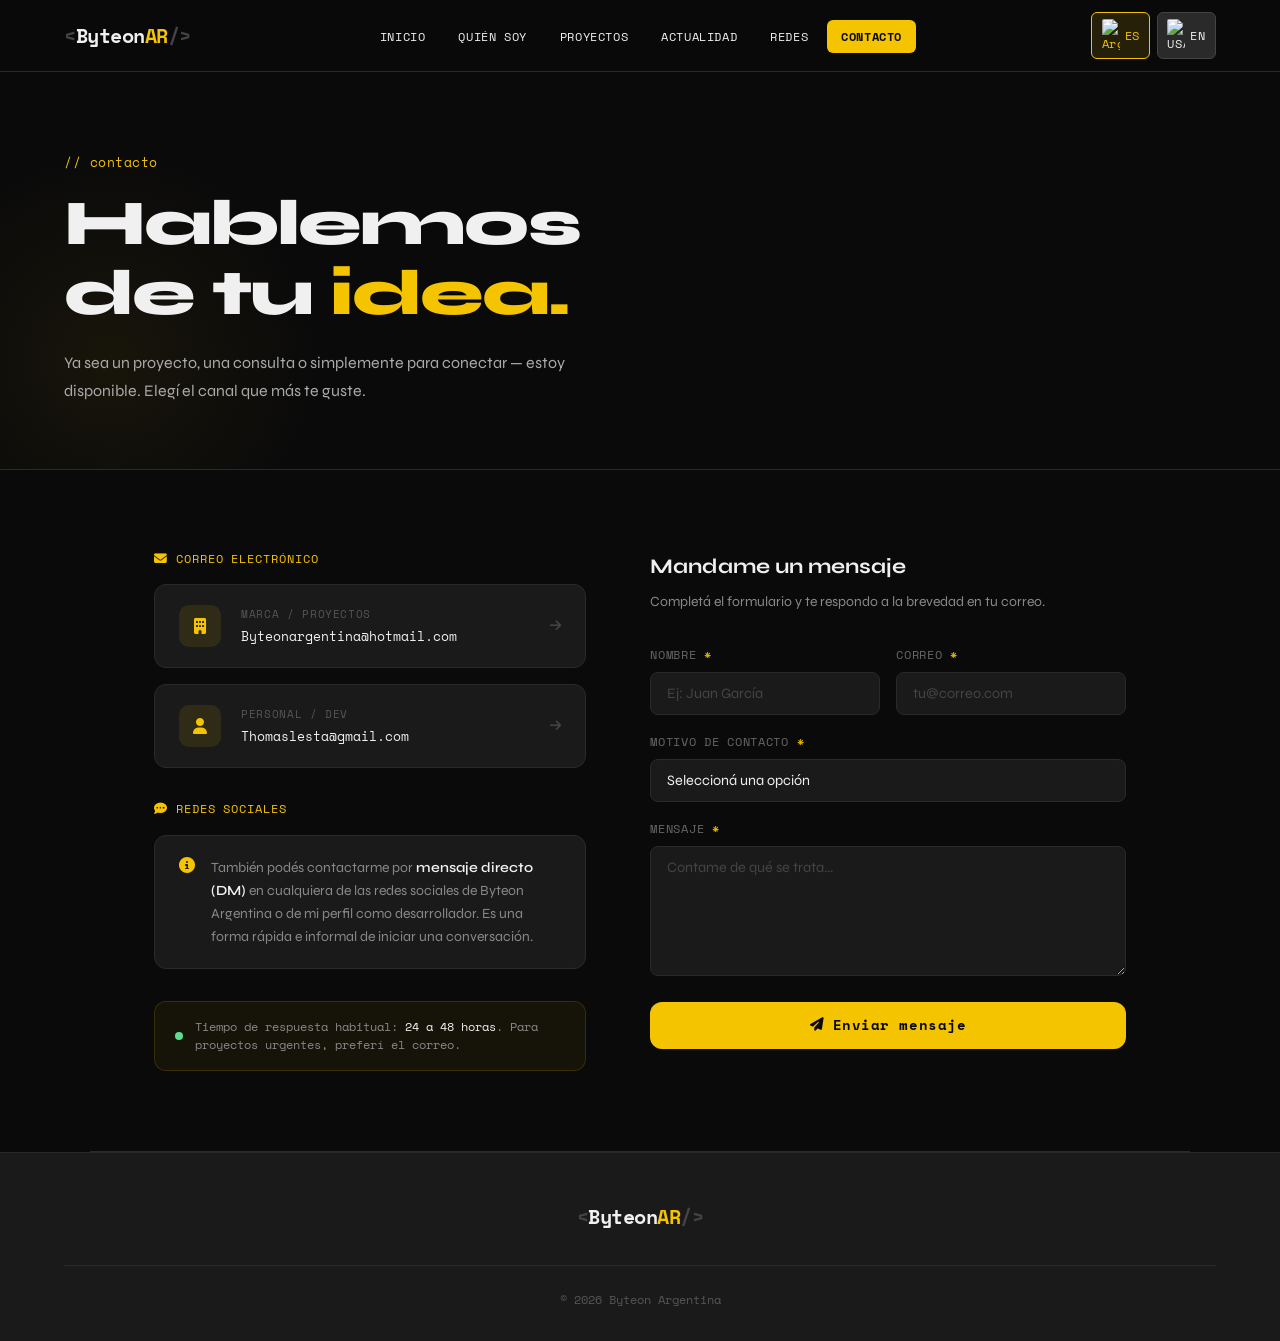
==== contacto.html @ d11546de "Primer commit - Byteon Argentina Portfolio" ====
<!DOCTYPE html>
<html lang="es">
<head>
  <meta charset="UTF-8" />
  <meta name="viewport" content="width=device-width, initial-scale=1.0" />
  <title>Contacto | Byteon Argentina</title>
  <link rel="stylesheet" href="style.css" />
  <link href="https://fonts.googleapis.com/css2?family=Space+Mono:wght@400;700&family=Syne:wght@400;600;800&display=swap" rel="stylesheet" />
  <link rel="stylesheet" href="https://cdnjs.cloudflare.com/ajax/libs/font-awesome/6.5.0/css/all.min.css" />
  <style>

    /* ── CONTACTO — estilos específicos ── */

    .contact-hero {
      padding: calc(var(--nav-h) + 5rem) 5% 4rem;
      border-bottom: 1px solid var(--gray2);
      position: relative;
      overflow: hidden;
    }
    .contact-hero::before {
      content: '';
      position: absolute;
      bottom: -100px; left: -100px;
      width: 420px; height: 420px;
      border-radius: 50%;
      background: radial-gradient(circle, rgba(245,196,0,0.06) 0%, transparent 70%);
      pointer-events: none;
    }
    .contact-hero-inner { max-width: 660px; }
    .contact-hero h1 {
      font-size: clamp(2.4rem, 5vw, 4rem);
      font-weight: 800;
      line-height: 1.1;
      letter-spacing: -0.03em;
      margin: 0.75rem 0 1.2rem;
    }
    .contact-hero h1 span { color: var(--yellow); }
    .contact-hero p { color: #aaa; font-size: 1rem; line-height: 1.75; max-width: 520px; }

    /* ── LAYOUT PRINCIPAL ── */
    .contact-main {
      padding: 5rem 5%;
      display: grid;
      grid-template-columns: 1fr 1.1fr;
      gap: 4rem;
      max-width: 1100px;
      margin: 0 auto;
      border-bottom: 1px solid var(--gray2);
    }

    /* ── COLUMNA IZQUIERDA — info ── */
    .contact-info { display: flex; flex-direction: column; gap: 2rem; }

    .contact-block {
      display: flex;
      flex-direction: column;
      gap: 1rem;
    }
    .contact-block-title {
      font-family: var(--font-mono);
      font-size: 0.72rem;
      color: var(--yellow);
      text-transform: uppercase;
      letter-spacing: 0.08em;
      display: flex; align-items: center; gap: 0.5rem;
    }
    .contact-block-title i { font-size: 0.8rem; }

    /* EMAIL CARDS */
    .email-card {
      background: var(--gray);
      border: 1px solid var(--gray2);
      border-radius: var(--radius);
      padding: 1.25rem 1.5rem;
      display: flex;
      align-items: center;
      gap: 1.25rem;
      transition: var(--transition);
      text-decoration: none;
      color: inherit;
      position: relative;
      overflow: hidden;
    }
    .email-card::before {
      content: '';
      position: absolute;
      left: 0; top: 0; bottom: 0;
      width: 3px;
      background: transparent;
      transition: var(--transition);
    }
    .email-card:hover { border-color: rgba(245,196,0,0.35); transform: translateX(4px); }
    .email-card:hover::before { background: var(--yellow); }

    .email-icon {
      width: 42px; height: 42px;
      border-radius: 10px;
      background: rgba(245,196,0,0.1);
      display: flex; align-items: center; justify-content: center;
      font-size: 1rem;
      color: var(--yellow);
      flex-shrink: 0;
    }
    .email-info { display: flex; flex-direction: column; gap: 0.2rem; min-width: 0; }
    .email-label {
      font-family: var(--font-mono);
      font-size: 0.68rem;
      color: #555;
      text-transform: uppercase;
      letter-spacing: 0.06em;
    }
    .email-address {
      font-family: var(--font-mono);
      font-size: 0.82rem;
      color: var(--white);
      white-space: nowrap;
      overflow: hidden;
      text-overflow: ellipsis;
    }
    .email-arrow {
      margin-left: auto;
      color: #444;
      font-size: 0.8rem;
      transition: var(--transition);
      flex-shrink: 0;
    }
    .email-card:hover .email-arrow { color: var(--yellow); transform: translateX(3px); }

    /* DM NOTE */
    .dm-note {
      background: var(--gray);
      border: 1px solid var(--gray2);
      border-radius: var(--radius);
      padding: 1.25rem 1.5rem;
      display: flex;
      gap: 1rem;
      align-items: flex-start;
    }
    .dm-note i { color: var(--yellow); font-size: 1rem; margin-top: 0.1rem; flex-shrink: 0; }
    .dm-note p {
      font-size: 0.875rem;
      color: #888;
      line-height: 1.65;
    }
    .dm-note p strong { color: var(--white); font-weight: 600; }

    /* TIEMPO RESPUESTA */
    .response-time {
      display: flex;
      align-items: center;
      gap: 0.75rem;
      padding: 1rem 1.25rem;
      background: rgba(245,196,0,0.05);
      border: 1px solid rgba(245,196,0,0.15);
      border-radius: var(--radius);
    }
    .response-dot {
      width: 8px; height: 8px;
      border-radius: 50%;
      background: #5dde8f;
      flex-shrink: 0;
      animation: pulse-dot 2s ease-in-out infinite;
    }
    @keyframes pulse-dot {
      0%, 100% { opacity: 1; transform: scale(1); }
      50%       { opacity: 0.4; transform: scale(0.7); }
    }
    .response-time p {
      font-family: var(--font-mono);
      font-size: 0.75rem;
      color: #888;
      line-height: 1.5;
    }
    .response-time p span { color: var(--white); }

    /* ── COLUMNA DERECHA — FORMULARIO ── */
    .contact-form-wrap {
      display: flex;
      flex-direction: column;
      gap: 0;
    }
    .form-header { margin-bottom: 2rem; }
    .form-header h3 {
      font-size: 1.3rem;
      font-weight: 700;
      margin-bottom: 0.5rem;
    }
    .form-header p { font-size: 0.875rem; color: #888; line-height: 1.6; }

    .contact-form { display: flex; flex-direction: column; gap: 1.1rem; }

    .form-row { display: grid; grid-template-columns: 1fr 1fr; gap: 1rem; }

    .form-group { display: flex; flex-direction: column; gap: 0.5rem; }
    .form-group label {
      font-family: var(--font-mono);
      font-size: 0.72rem;
      color: #666;
      text-transform: uppercase;
      letter-spacing: 0.06em;
    }
    .form-group label span { color: var(--yellow); }

    .form-group input,
    .form-group select,
    .form-group textarea {
      background: var(--gray);
      border: 1px solid var(--gray2);
      border-radius: 8px;
      padding: 0.75rem 1rem;
      color: var(--white);
      font-family: var(--font-display);
      font-size: 0.9rem;
      width: 100%;
      transition: var(--transition);
      outline: none;
      -webkit-appearance: none;
    }
    .form-group input::placeholder,
    .form-group textarea::placeholder { color: #444; }
    .form-group input:focus,
    .form-group select:focus,
    .form-group textarea:focus {
      border-color: var(--yellow);
      box-shadow: 0 0 0 3px rgba(245,196,0,0.08);
    }
    .form-group select option { background: var(--gray); }
    .form-group textarea { resize: vertical; min-height: 130px; }

    .form-submit {
      background: var(--yellow);
      color: var(--black);
      font-family: var(--font-mono);
      font-size: 0.85rem;
      font-weight: 700;
      padding: 0.85rem 2rem;
      border-radius: var(--radius);
      border: none;
      cursor: pointer;
      transition: var(--transition);
      letter-spacing: 0.04em;
      display: flex; align-items: center; justify-content: center; gap: 0.5rem;
      margin-top: 0.5rem;
    }
    .form-submit:hover { background: var(--yellow2); transform: translateY(-2px); }
    .form-submit:active { transform: translateY(0); }

    /* SUCCESS MESSAGE */
    .form-success {
      display: none;
      flex-direction: column;
      align-items: center;
      text-align: center;
      gap: 1rem;
      padding: 3rem 2rem;
      background: var(--gray);
      border: 1px solid rgba(93,222,143,0.2);
      border-radius: var(--radius);
    }
    .form-success i { font-size: 2.5rem; color: #5dde8f; }
    .form-success h4 { font-size: 1.1rem; font-weight: 700; }
    .form-success p { font-size: 0.875rem; color: #888; line-height: 1.6; }

    /* RESPONSIVE */
    @media (max-width: 860px) {
      .contact-main { grid-template-columns: 1fr; gap: 3rem; }
      .form-row { grid-template-columns: 1fr; }
    }
    @media (max-width: 480px) {
      .email-address { font-size: 0.75rem; }
    }
  </style>
</head>
<body>

  <!-- NAVBAR -->
  <nav class="navbar" id="navbar">
    <a href="index.html" class="logo">
      <span class="logo-bracket">&lt;</span>Byteon<span class="logo-accent">AR</span><span class="logo-bracket">/&gt;</span>
    </a>
    <button class="hamburger" id="hamburger" aria-label="Menú">
      <span></span><span></span><span></span>
    </button>
    <ul class="nav-links" id="navLinks">
      <li><a href="index.html" data-es="Inicio" data-en="Home">Inicio</a></li>
      <li><a href="quiensoy.html" data-es="Quién Soy" data-en="About Me">Quién Soy</a></li>
      <li><a href="proyectos.html" data-es="Proyectos" data-en="Projects">Proyectos</a></li>
      <li><a href="actualidad.html" data-es="Actualidad" data-en="News">Actualidad</a></li>
      <li><a href="redes.html" data-es="Redes" data-en="Social">Redes</a></li>
      <li><a href="contacto.html" class="nav-cta active" data-es="Contacto" data-en="Contact">Contacto</a></li>
    </ul>
    <div class="lang-switcher">
      <button class="lang-btn active" id="btnEs" onclick="setLang('es')" title="Español">
        <img src="https://flagcdn.com/w40/ar.png" alt="Argentina" /> ES
      </button>
      <button class="lang-btn" id="btnEn" onclick="setLang('en')" title="English">
        <img src="https://flagcdn.com/w40/us.png" alt="USA" /> EN
      </button>
    </div>
  </nav>

  <!-- HERO -->
  <section class="contact-hero">
    <div class="contact-hero-inner animate-in">
      <span class="section-tag" data-es="// contacto" data-en="// contact">// contacto</span>
      <h1 data-es="Hablemos<br/>de tu <span>idea.</span>" data-en="Let's talk<br/>about your <span>idea.</span>">Hablemos<br/>de tu <span>idea.</span></h1>
      <p data-es="Ya sea un proyecto, una consulta o simplemente para conectar — estoy disponible. Elegí el canal que más te guste." data-en="Whether it's a project, a question or just to connect — I'm available. Choose the channel that suits you best.">
        Ya sea un proyecto, una consulta o simplemente para conectar — estoy disponible. Elegí el canal que más te guste.
      </p>
    </div>
  </section>

  <!-- MAIN -->
  <div class="contact-main">

    <!-- INFO IZQUIERDA -->
    <div class="contact-info">

      <!-- EMAILS -->
      <div class="contact-block">
        <p class="contact-block-title"><i class="fa-solid fa-envelope"></i> <span data-es="Correo electrónico" data-en="Email">Correo electrónico</span></p>

        <a class="email-card" href="mailto:Byteonargentina@hotmail.com">
          <div class="email-icon"><i class="fa-solid fa-building"></i></div>
          <div class="email-info">
            <span class="email-label" data-es="Marca / Proyectos" data-en="Brand / Projects">Marca / Proyectos</span>
            <span class="email-address">Byteonargentina@hotmail.com</span>
          </div>
          <i class="fa-solid fa-arrow-right email-arrow"></i>
        </a>

        <a class="email-card" href="mailto:Thomaslesta@gmail.com">
          <div class="email-icon"><i class="fa-solid fa-user"></i></div>
          <div class="email-info">
            <span class="email-label" data-es="Personal / Dev" data-en="Personal / Dev">Personal / Dev</span>
            <span class="email-address">Thomaslesta@gmail.com</span>
          </div>
          <i class="fa-solid fa-arrow-right email-arrow"></i>
        </a>
      </div>

      <!-- DM NOTE -->
      <div class="contact-block">
        <p class="contact-block-title"><i class="fa-solid fa-comment-dots"></i> <span data-es="Redes sociales" data-en="Social media">Redes sociales</span></p>
        <div class="dm-note">
          <i class="fa-solid fa-circle-info"></i>
          <p data-es="También podés contactarme por <strong>mensaje directo (DM)</strong> en cualquiera de las redes sociales de Byteon Argentina o de mi perfil como desarrollador. Es una forma rápida e informal de iniciar una conversación." data-en="You can also reach me via <strong>direct message (DM)</strong> on any of Byteon Argentina's social networks or my developer profile. It's a quick and informal way to start a conversation.">
            También podés contactarme por <strong>mensaje directo (DM)</strong> en cualquiera de las redes sociales de Byteon Argentina o de mi perfil como desarrollador. Es una forma rápida e informal de iniciar una conversación.
          </p>
        </div>
      </div>

      <!-- TIEMPO DE RESPUESTA -->
      <div class="response-time">
        <div class="response-dot"></div>
        <p data-es="Tiempo de respuesta habitual: <span>24 a 48 horas</span>. Para proyectos urgentes, preferí el correo." data-en="Usual response time: <span>24 to 48 hours</span>. For urgent projects, email is preferred.">
          Tiempo de respuesta habitual: <span>24 a 48 horas</span>. Para proyectos urgentes, preferí el correo.
        </p>
      </div>

    </div>

    <!-- FORMULARIO DERECHA -->
    <div class="contact-form-wrap">
      <div class="form-header">
        <h3 data-es="Mandame un mensaje" data-en="Send me a message">Mandame un mensaje</h3>
        <p data-es="Completá el formulario y te respondo a la brevedad en tu correo." data-en="Fill out the form and I'll get back to you shortly at your email.">
          Completá el formulario y te respondo a la brevedad en tu correo.
        </p>
      </div>

      <form class="contact-form" id="contactForm" onsubmit="handleSubmit(event)">
        <div class="form-row">
          <div class="form-group">
            <label data-es="Nombre <span>*</span>" data-en="Name <span>*</span>">Nombre <span>*</span></label>
            <input type="text" id="fname" placeholder="Ej: Juan García" required />
          </div>
          <div class="form-group">
            <label data-es="Correo <span>*</span>" data-en="Email <span>*</span>">Correo <span>*</span></label>
            <input type="email" id="femail" placeholder="tu@correo.com" required />
          </div>
        </div>

        <div class="form-group">
          <label data-es="Motivo de contacto <span>*</span>" data-en="Reason for contact <span>*</span>">Motivo de contacto <span>*</span></label>
          <select id="fmotivo" required>
            <option value="" disabled selected data-es="Seleccioná una opción" data-en="Select an option">Seleccioná una opción</option>
            <option value="proyecto" data-es="Proyecto / Colaboración" data-en="Project / Collaboration">Proyecto / Colaboración</option>
            <option value="consulta" data-es="Consulta técnica" data-en="Technical inquiry">Consulta técnica</option>
            <option value="laboral" data-es="Propuesta laboral" data-en="Job offer">Propuesta laboral</option>
            <option value="otro" data-es="Otro" data-en="Other">Otro</option>
          </select>
        </div>

        <div class="form-group">
          <label data-es="Mensaje <span>*</span>" data-en="Message <span>*</span>">Mensaje <span>*</span></label>
          <textarea id="fmensaje" placeholder="Contame de qué se trata..." required></textarea>
        </div>

        <button type="submit" class="form-submit">
          <i class="fa-solid fa-paper-plane"></i>
          <span data-es="Enviar mensaje" data-en="Send message">Enviar mensaje</span>
        </button>
      </form>

      <!-- SUCCESS -->
      <div class="form-success" id="formSuccess">
        <i class="fa-solid fa-circle-check"></i>
        <h4 data-es="¡Mensaje enviado!" data-en="Message sent!">¡Mensaje enviado!</h4>
        <p data-es="Gracias por escribir. Te respondo en las próximas 24–48 horas." data-en="Thanks for reaching out. I'll get back to you within 24–48 hours.">
          Gracias por escribir. Te respondo en las próximas 24–48 horas.
        </p>
      </div>
    </div>

  </div>

  <!-- FOOTER -->
  <footer class="footer">
    <div class="footer-inner" style="justify-content:center;">
      <a href="index.html" class="logo">
        <span class="logo-bracket">&lt;</span>Byteon<span class="logo-accent">AR</span><span class="logo-bracket">/&gt;</span>
      </a>
    </div>
    <p class="footer-copy">© 2026 Byteon Argentina</p>
  </footer>

  <script src="script.js"></script>
  <script>
    // FORMULARIO — abre el cliente de correo con los datos
    function handleSubmit(e) {
      e.preventDefault();
      const nombre  = document.getElementById('fname').value;
      const email   = document.getElementById('femail').value;
      const motivo  = document.getElementById('fmotivo').value;
      const mensaje = document.getElementById('fmensaje').value;
      const lang    = localStorage.getItem('byteon-lang') || 'es';

      const subject = lang === 'es'
        ? `Contacto desde Byteon Portfolio — ${motivo}`
        : `Contact from Byteon Portfolio — ${motivo}`;
      const body = lang === 'es'
        ? `Nombre: ${nombre}\nCorreo: ${email}\nMotivo: ${motivo}\n\nMensaje:\n${mensaje}`
        : `Name: ${nombre}\nEmail: ${email}\nReason: ${motivo}\n\nMessage:\n${mensaje}`;

      window.location.href = `mailto:Byteonargentina@hotmail.com?subject=${encodeURIComponent(subject)}&body=${encodeURIComponent(body)}`;

      // Mostrar success
      document.getElementById('contactForm').style.display = 'none';
      const s = document.getElementById('formSuccess');
      s.style.display = 'flex';
    }

    // SCROLL REVEAL
    const els = document.querySelectorAll('.email-card, .dm-note, .response-time, .contact-form-wrap');
    const obs = new IntersectionObserver((entries) => {
      entries.forEach((entry, i) => {
        if (entry.isIntersecting) {
          entry.target.style.opacity = '1';
          entry.target.style.transform = 'translateY(0)';
          obs.unobserve(entry.target);
        }
      });
    }, { threshold: 0.1 });
    els.forEach((el, i) => {
      el.style.opacity = '0';
      el.style.transform = 'translateY(20px)';
      el.style.transition = `opacity 0.5s ease ${i * 0.1}s, transform 0.5s ease ${i * 0.1}s`;
      obs.observe(el);
    });
  </script>
</body>
</html>
---- style.css ----
/* =============================================
   BYTEON ARGENTINA — style.css
   Paleta: Negro / Amarillo / Blanco
   Fuentes: Syne (display) + Space Mono (code)
   ============================================= */

:root {
  --black:   #0a0a0a;
  --yellow:  #f5c400;
  --yellow2: #ffe566;
  --white:   #f0f0f0;
  --gray:    #1a1a1a;
  --gray2:   #2a2a2a;
  --gray3:   #444;
  --font-display: 'Syne', sans-serif;
  --font-mono:    'Space Mono', monospace;
  --nav-h: 72px;
  --radius: 12px;
  --transition: 0.3s ease;
}

*, *::before, *::after { box-sizing: border-box; margin: 0; padding: 0; }

html { scroll-behavior: smooth; }

body {
  background: var(--black);
  color: var(--white);
  font-family: var(--font-display);
  line-height: 1.6;
  overflow-x: hidden;
}

a { text-decoration: none; color: inherit; }
img { max-width: 100%; display: block; }

/* ========== SCROLLBAR ========== */
::-webkit-scrollbar { width: 6px; }
::-webkit-scrollbar-track { background: var(--black); }
::-webkit-scrollbar-thumb { background: var(--yellow); border-radius: 3px; }

/* ========== NAVBAR ========== */
.navbar {
  position: fixed;
  top: 0; left: 0; right: 0;
  height: var(--nav-h);
  display: flex;
  align-items: center;
  justify-content: space-between;
  padding: 0 5%;
  background: rgba(10,10,10,0.92);
  backdrop-filter: blur(12px);
  border-bottom: 1px solid var(--gray2);
  z-index: 1000;
  gap: 1.5rem;
}

.logo {
  font-family: var(--font-mono);
  font-size: 1.25rem;
  font-weight: 700;
  white-space: nowrap;
  letter-spacing: -0.5px;
}
.logo-bracket { color: var(--gray3); }
.logo-accent  { color: var(--yellow); }

.nav-links {
  display: flex;
  list-style: none;
  gap: 0.25rem;
  align-items: center;
}
.nav-links a {
  font-family: var(--font-mono);
  font-size: 0.78rem;
  letter-spacing: 0.05em;
  padding: 0.45rem 0.9rem;
  border-radius: 6px;
  color: var(--white);
  transition: var(--transition);
  text-transform: uppercase;
}
.nav-links a:hover,
.nav-links a.active { color: var(--yellow); background: rgba(245,196,0,0.08); }

.nav-cta {
  background: var(--yellow) !important;
  color: var(--black) !important;
  font-weight: 700;
  border-radius: 6px;
}
.nav-cta:hover { background: var(--yellow2) !important; }

/* LANG SWITCHER */
.lang-switcher {
  display: flex;
  gap: 0.4rem;
  align-items: center;
  flex-shrink: 0;
}
.lang-btn {
  display: flex;
  align-items: center;
  gap: 0.3rem;
  background: var(--gray2);
  border: 1px solid var(--gray3);
  border-radius: 6px;
  color: var(--white);
  font-family: var(--font-mono);
  font-size: 0.72rem;
  padding: 0.35rem 0.6rem;
  cursor: pointer;
  transition: var(--transition);
  letter-spacing: 0.05em;
}
.lang-btn img { width: 18px; height: auto; border-radius: 2px; }
.lang-btn:hover { border-color: var(--yellow); color: var(--yellow); }
.lang-btn.active { border-color: var(--yellow); background: rgba(245,196,0,0.12); color: var(--yellow); }

/* HAMBURGER */
.hamburger {
  display: none;
  flex-direction: column;
  justify-content: center;
  gap: 5px;
  background: none;
  border: none;
  cursor: pointer;
  padding: 6px;
}
.hamburger span {
  display: block; width: 24px; height: 2px;
  background: var(--white);
  border-radius: 2px;
  transition: var(--transition);
}
.hamburger.open span:nth-child(1) { transform: translateY(7px) rotate(45deg); }
.hamburger.open span:nth-child(2) { opacity: 0; }
.hamburger.open span:nth-child(3) { transform: translateY(-7px) rotate(-45deg); }

/* ========== HERO ========== */
.hero {
  min-height: 100vh;
  padding: calc(var(--nav-h) + 3rem) 5% 5rem;
  display: flex;
  align-items: center;
  gap: 4rem;
  position: relative;
  overflow: hidden;
}

.hero-bg-grid {
  position: absolute;
  inset: 0;
  background-image:
    linear-gradient(rgba(245,196,0,0.04) 1px, transparent 1px),
    linear-gradient(90deg, rgba(245,196,0,0.04) 1px, transparent 1px);
  background-size: 48px 48px;
  pointer-events: none;
}
.hero-bg-grid::after {
  content: '';
  position: absolute;
  inset: 0;
  background: radial-gradient(ellipse 60% 60% at 50% 50%, transparent 40%, var(--black) 100%);
}

.hero-content { flex: 1; max-width: 560px; position: relative; }
.hero-tag {
  font-family: var(--font-mono);
  font-size: 0.85rem;
  color: var(--yellow);
  margin-bottom: 1.2rem;
  letter-spacing: 0.04em;
}
.hero-title {
  font-family: var(--font-display);
  font-size: clamp(2.4rem, 5vw, 4rem);
  font-weight: 800;
  line-height: 1.1;
  margin-bottom: 1.5rem;
  letter-spacing: -0.02em;
}
.yellow-text { color: var(--yellow); }

.hero-sub {
  font-size: 1rem;
  color: #aaa;
  max-width: 440px;
  margin-bottom: 2.5rem;
  line-height: 1.7;
}
.hero-buttons { display: flex; gap: 1rem; flex-wrap: wrap; }

/* ========== BUTTONS ========== */
.btn-primary {
  background: var(--yellow);
  color: var(--black);
  font-family: var(--font-mono);
  font-size: 0.85rem;
  font-weight: 700;
  padding: 0.75rem 1.8rem;
  border-radius: var(--radius);
  letter-spacing: 0.04em;
  border: 2px solid var(--yellow);
  transition: var(--transition);
  display: inline-block;
}
.btn-primary:hover { background: var(--yellow2); border-color: var(--yellow2); transform: translateY(-2px); }

.btn-secondary {
  background: transparent;
  color: var(--white);
  font-family: var(--font-mono);
  font-size: 0.85rem;
  font-weight: 400;
  padding: 0.75rem 1.8rem;
  border-radius: var(--radius);
  border: 2px solid var(--gray3);
  transition: var(--transition);
  display: inline-block;
}
.btn-secondary:hover { border-color: var(--yellow); color: var(--yellow); transform: translateY(-2px); }

.btn-outline {
  color: var(--yellow);
  font-family: var(--font-mono);
  font-size: 0.85rem;
  border-bottom: 1px solid var(--yellow);
  padding-bottom: 2px;
  transition: var(--transition);
  display: inline-block;
}
.btn-outline:hover { letter-spacing: 0.06em; }

.btn-dark {
  background: var(--black);
  color: var(--yellow);
  font-family: var(--font-mono);
  font-size: 0.9rem;
  font-weight: 700;
  padding: 0.85rem 2.2rem;
  border-radius: var(--radius);
  border: 2px solid var(--black);
  transition: var(--transition);
  display: inline-block;
}
.btn-dark:hover { background: var(--gray); transform: translateY(-2px); }

/* CODE WINDOW */
.hero-code { flex: 1; max-width: 480px; position: relative; }

.code-window {
  background: var(--gray);
  border: 1px solid var(--gray2);
  border-radius: var(--radius);
  overflow: hidden;
  box-shadow: 0 24px 64px rgba(0,0,0,0.6), 0 0 0 1px rgba(245,196,0,0.08);
}
.code-bar {
  background: var(--gray2);
  padding: 0.75rem 1rem;
  display: flex;
  align-items: center;
  gap: 0.5rem;
  border-bottom: 1px solid rgba(255,255,255,0.06);
}
.dot { width: 12px; height: 12px; border-radius: 50%; }
.dot.red    { background: #ff5f57; }
.dot.yellow { background: #ffbd2e; }
.dot.green  { background: #28c840; }
.code-filename {
  font-family: var(--font-mono);
  font-size: 0.75rem;
  color: var(--gray3);
  margin-left: auto;
}
.code-body {
  padding: 1.5rem;
  font-family: var(--font-mono);
  font-size: 0.82rem;
  line-height: 1.8;
  overflow-x: auto;
}
.c-keyword { color: #c792ea; }
.c-var     { color: #82aaff; }
.c-prop    { color: #f07178; }
.c-str     { color: #c3e88d; }

/* ========== TECH STRIP ========== */
.tech-strip {
  overflow: hidden;
  background: var(--gray);
  border-top: 1px solid var(--gray2);
  border-bottom: 1px solid var(--gray2);
  padding: 1rem 0;
}
.tech-track {
  display: flex;
  gap: 1.5rem;
  white-space: nowrap;
  animation: ticker 28s linear infinite;
  font-family: var(--font-mono);
  font-size: 0.8rem;
  color: #888;
  padding: 0 1.5rem;
}
.tech-track span:nth-child(odd) { color: var(--yellow); }
@keyframes ticker {
  from { transform: translateX(0); }
  to   { transform: translateX(-50%); }
}

/* ========== ABOUT STRIP ========== */
.about-strip {
  display: flex;
  align-items: center;
  gap: 4rem;
  padding: 6rem 5%;
  border-bottom: 1px solid var(--gray2);
}
.about-left { flex: 1; max-width: 520px; }
.section-tag {
  font-family: var(--font-mono);
  font-size: 0.82rem;
  color: var(--yellow);
  display: block;
  margin-bottom: 1rem;
  letter-spacing: 0.04em;
}
.about-left h2 {
  font-size: clamp(1.8rem, 3.5vw, 2.8rem);
  font-weight: 800;
  line-height: 1.15;
  margin-bottom: 1.2rem;
  letter-spacing: -0.02em;
}
.about-left p { color: #aaa; margin-bottom: 2rem; line-height: 1.75; }

.about-stats {
  display: grid;
  grid-template-columns: 1fr 1fr;
  gap: 1rem;
  flex: 1;
  max-width: 380px;
}
.stat-box {
  background: var(--gray);
  border: 1px solid var(--gray2);
  border-radius: var(--radius);
  padding: 1.5rem;
  display: flex;
  flex-direction: column;
  gap: 0.4rem;
  transition: var(--transition);
}
.stat-box:hover { border-color: var(--yellow); }
.stat-num { font-size: 2.4rem; font-weight: 800; color: var(--yellow); line-height: 1; }
.stat-label { font-family: var(--font-mono); font-size: 0.75rem; color: #888; text-transform: uppercase; letter-spacing: 0.06em; }

/* ========== PROJECTS ========== */
.projects-section { padding: 6rem 5%; border-bottom: 1px solid var(--gray2); }
.section-header { margin-bottom: 3rem; }
.section-header h2 {
  font-size: clamp(1.8rem, 3.5vw, 2.8rem);
  font-weight: 800;
  margin-top: 0.5rem;
  letter-spacing: -0.02em;
}

.projects-grid {
  display: grid;
  grid-template-columns: repeat(auto-fit, minmax(290px, 1fr));
  gap: 1.5rem;
  margin-bottom: 3rem;
}
.project-card {
  background: var(--gray);
  border: 1px solid var(--gray2);
  border-radius: var(--radius);
  padding: 1.75rem;
  display: flex;
  flex-direction: column;
  gap: 0.9rem;
  transition: var(--transition);
  position: relative;
  overflow: hidden;
}
.project-card::before {
  content: '';
  position: absolute;
  top: 0; left: 0; right: 0;
  height: 3px;
  background: var(--gray3);
  transition: var(--transition);
}
.project-card:hover { border-color: var(--yellow); transform: translateY(-4px); box-shadow: 0 16px 40px rgba(0,0,0,0.4); }
.project-card:hover::before { background: var(--yellow); }
.project-card.featured::before { background: var(--yellow); }
.project-card.featured { border-color: rgba(245,196,0,0.3); }

.project-top { display: flex; justify-content: space-between; align-items: center; }
.project-lang {
  font-family: var(--font-mono);
  font-size: 0.72rem;
  color: var(--yellow);
  background: rgba(245,196,0,0.1);
  padding: 0.25rem 0.6rem;
  border-radius: 4px;
  letter-spacing: 0.04em;
}
.project-links { display: flex; gap: 0.75rem; }
.project-links a { color: var(--gray3); font-size: 1rem; transition: var(--transition); }
.project-links a:hover { color: var(--yellow); }

.project-card h3 { font-size: 1.15rem; font-weight: 700; }
.project-card p  { font-size: 0.875rem; color: #888; line-height: 1.65; flex: 1; }

.project-tags { display: flex; flex-wrap: wrap; gap: 0.5rem; }
.project-tags span {
  font-family: var(--font-mono);
  font-size: 0.7rem;
  padding: 0.2rem 0.6rem;
  border-radius: 4px;
  border: 1px solid var(--gray3);
  color: #aaa;
}

.center-btn { text-align: center; }

/* ========== CTA BANNER ========== */
.cta-banner {
  background: var(--yellow);
  padding: 5rem 5%;
}
.cta-inner {
  max-width: 700px;
  margin: 0 auto;
  text-align: center;
  display: flex;
  flex-direction: column;
  align-items: center;
  gap: 2rem;
}
.cta-inner h2 {
  font-size: clamp(1.8rem, 4vw, 3rem);
  font-weight: 800;
  color: var(--black);
  line-height: 1.2;
  letter-spacing: -0.02em;
}

/* ========== FOOTER ========== */
.footer {
  background: var(--gray);
  border-top: 1px solid var(--gray2);
  padding: 3rem 5% 2rem;
}
.footer-inner {
  display: flex;
  align-items: center;
  justify-content: center;
  flex-wrap: wrap;
  gap: 1.5rem;
  margin-bottom: 2rem;
}
.footer-nav { display: flex; gap: 1.5rem; flex-wrap: wrap; }
.footer-nav a {
  font-family: var(--font-mono);
  font-size: 0.78rem;
  color: #888;
  text-transform: uppercase;
  letter-spacing: 0.05em;
  transition: var(--transition);
}
.footer-nav a:hover { color: var(--yellow); }
.footer-socials { display: flex; gap: 1rem; }
.footer-socials a { color: #888; font-size: 1.1rem; transition: var(--transition); }
.footer-socials a:hover { color: var(--yellow); }
.footer-copy {
  font-family: var(--font-mono);
  font-size: 0.75rem;
  color: #555;
  text-align: center;
  padding-top: 1.5rem;
  border-top: 1px solid var(--gray2);
}

/* ========== ANIMATIONS ========== */
.animate-in {
  opacity: 0;
  transform: translateY(30px);
  animation: fadeUp 0.8s ease forwards;
}
.animate-in-right {
  opacity: 0;
  transform: translateX(30px);
  animation: fadeRight 0.8s ease 0.25s forwards;
}
@keyframes fadeUp {
  to { opacity: 1; transform: translateY(0); }
}
@keyframes fadeRight {
  to { opacity: 1; transform: translateX(0); }
}

/* ========== RESPONSIVE ========== */
@media (max-width: 900px) {
  .hero { flex-direction: column; gap: 2.5rem; padding-top: calc(var(--nav-h) + 2rem); }
  .hero-code { max-width: 100%; width: 100%; }
  .about-strip { flex-direction: column; gap: 2.5rem; }
  .about-stats { max-width: 100%; width: 100%; }
}

@media (max-width: 768px) {
  .hamburger { display: flex; }
  .nav-links {
    position: fixed;
    top: var(--nav-h); left: 0; right: 0;
    background: rgba(10,10,10,0.98);
    flex-direction: column;
    padding: 2rem 5%;
    gap: 0.5rem;
    border-bottom: 1px solid var(--gray2);
    transform: translateY(-120%);
    transition: transform 0.35s ease;
    z-index: 999;
  }
  .nav-links.open { transform: translateY(0); }
  .nav-links a { font-size: 0.9rem; padding: 0.6rem 0; width: 100%; }
  .footer-inner { flex-direction: column; text-align: center; }
  .footer-nav, .footer-socials { justify-content: center; }
}

@media (max-width: 480px) {
  .hero-title { font-size: 2rem; }
  .hero-buttons { flex-direction: column; }
  .hero-buttons a { text-align: center; }
  .projects-grid { grid-template-columns: 1fr; }
  .about-stats { grid-template-columns: 1fr 1fr; }
}

/* ========== PAGE-SPECIFIC (reutilizable en otras páginas) ========== */
.page-hero {
  padding: calc(var(--nav-h) + 4rem) 5% 3rem;
  border-bottom: 1px solid var(--gray2);
}
.page-hero .section-tag { margin-bottom: 0.75rem; }
.page-hero h1 {
  font-size: clamp(2rem, 4.5vw, 3.5rem);
  font-weight: 800;
  letter-spacing: -0.02em;
}
.page-hero p { color: #aaa; max-width: 540px; margin-top: 1rem; line-height: 1.7; }

.content-section { padding: 5rem 5%; max-width: 1100px; margin: 0 auto; }
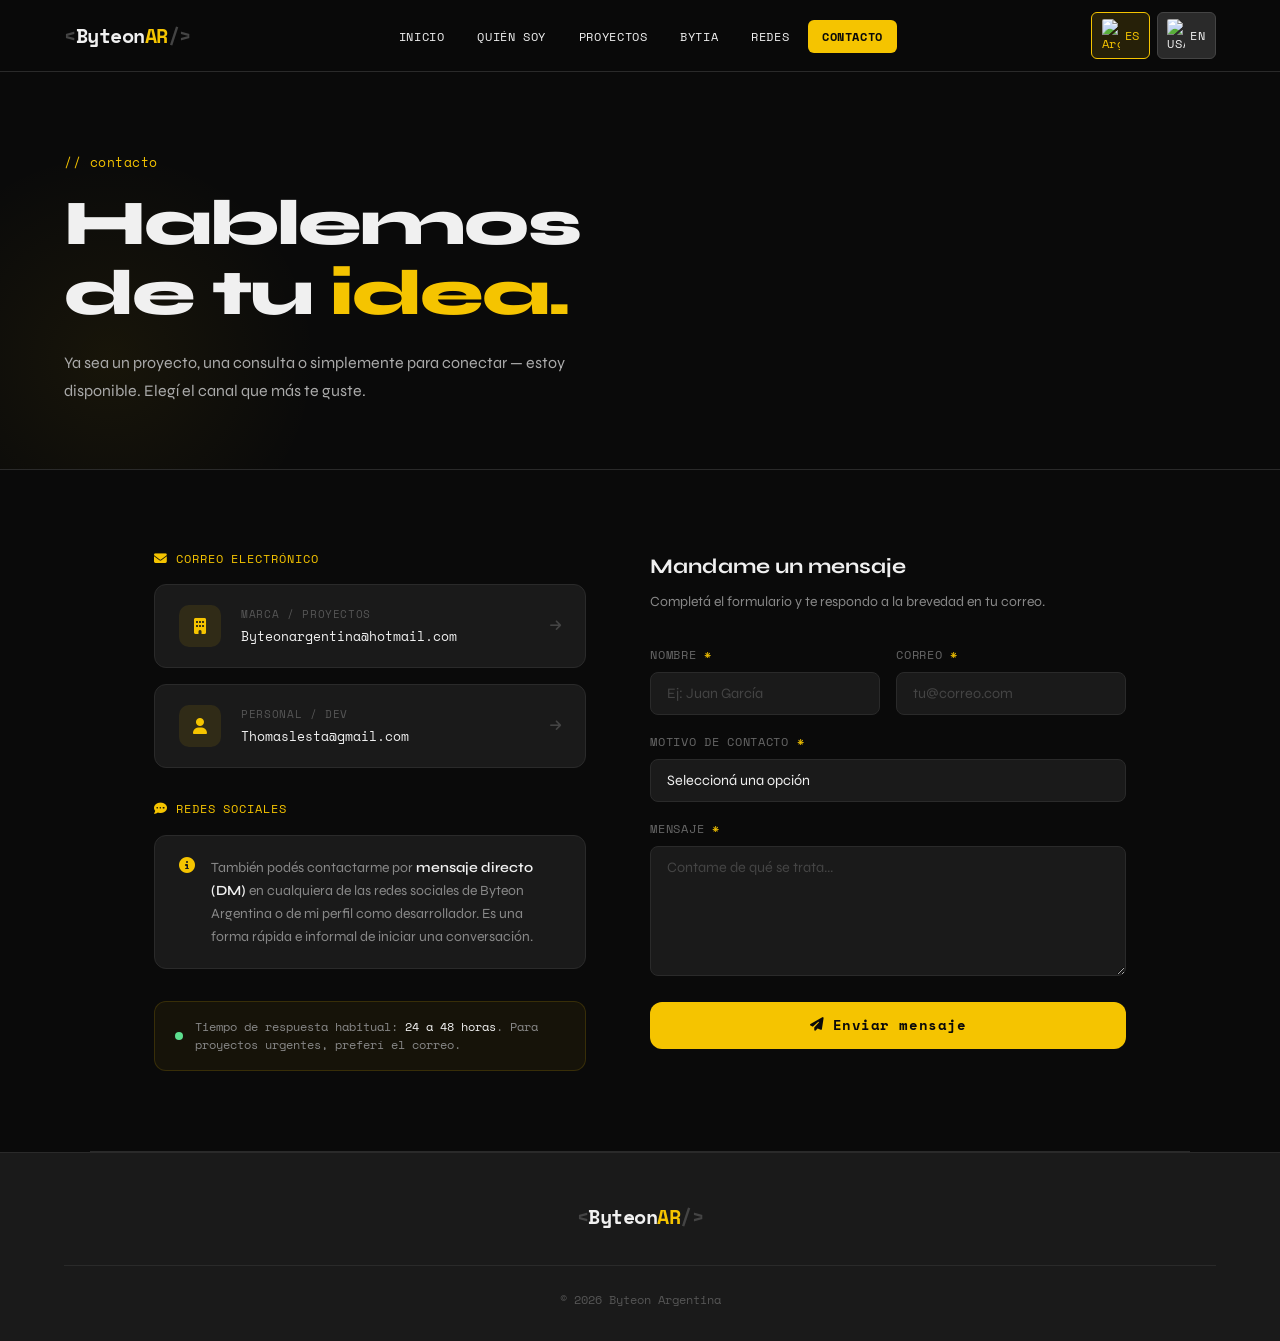
==== commit 9ab5daf7: "Agrego BytIA con Llama 3 via Groq" ====
--- a/contacto.html
+++ b/contacto.html
@@ -285,7 +285,7 @@
       <li><a href="index.html" data-es="Inicio" data-en="Home">Inicio</a></li>
       <li><a href="quiensoy.html" data-es="Quién Soy" data-en="About Me">Quién Soy</a></li>
       <li><a href="proyectos.html" data-es="Proyectos" data-en="Projects">Proyectos</a></li>
-      <li><a href="actualidad.html" data-es="Actualidad" data-en="News">Actualidad</a></li>
+      <li><a href="byia.html" data-es="BytIA" data-en="BytIA">BytIA</a></li>
       <li><a href="redes.html" data-es="Redes" data-en="Social">Redes</a></li>
       <li><a href="contacto.html" class="nav-cta active" data-es="Contacto" data-en="Contact">Contacto</a></li>
     </ul>
